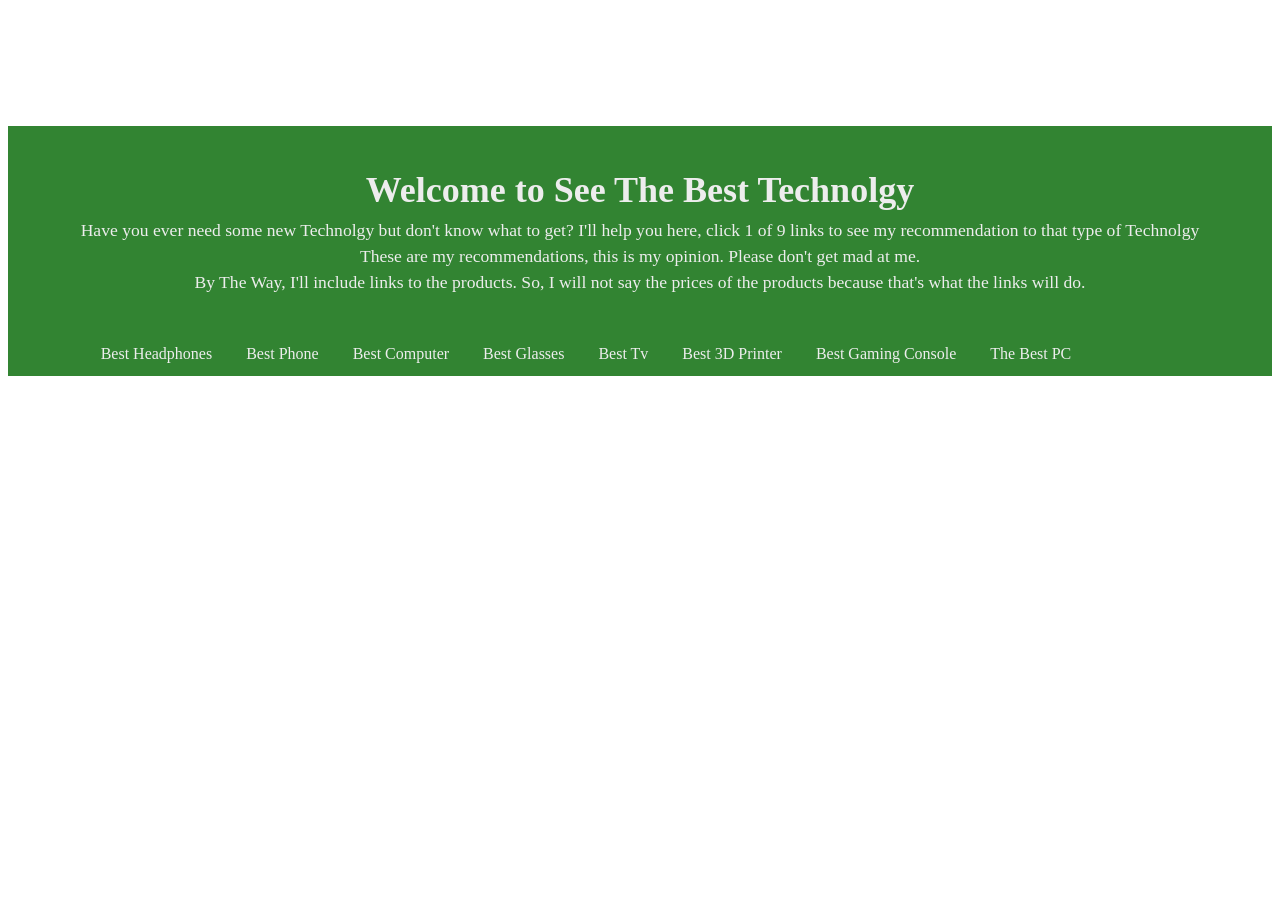
==== index.html @ f93b6a85 "Add files via upload" ====
<!DOCTYPE html>
<html lang="en">
<head>
    <meta charset="UTF-8">
    <meta name="viewport" content="width=device-width, initial-scale=1.0">
    <title>Best Technolgy</title>
    <link rel="stylesheet" href="style.css">
</head>
<body>
    <section class="tech">
        <h1>Welcome to See The Best Technolgy</h1>
        <p>Have you ever need some new Technolgy but don't know what to get? I'll help you here, click 1 of 9 links to see my recommendation to that type of Technolgy</p>
        <p>These are my recommendations, this is my opinion. Please don't get mad at me.</p>
        <p>By The Way, I'll include links to the products. So, I will not say the prices of the products because that's what the links will do.</p>
        <div class="besttech">
            <a href="headphone.html">Best Headphones</a>
            <a href="phone.html">Best Phone</a>
            <a href="computer.html">Best Computer</a>
            <a href="glasses.html">Best Glasses</a>
            <a href="tv.html">Best Tv</a>
            <a href="printer.html">Best 3D Printer</a>
            <a href="console.html">Best Gaming Console</a>
            <a href="pc.html">The Best PC</a>
        </div>
    </section>
</body>
</html>
---- style.css ----
body{
    background-color: white;
}

.tech{
    height: 250px;
    width: 100%;
    justify-content: center;
    align-items: center;
    margin-top: 10%;
    background-color: rgb(50, 132, 50);
    color: rgb(237, 237, 237);
    flex-direction: column;
    display: grid;
}

.tech h1{
    align-items: baseline;
    text-align: center;
    font-size: 225%;
}

.tech p{
    color: rgb(237, 237, 237);
    text-align: center;
    align-items: baseline;
    margin-top: -5%;
    font-size: 110%;

}

.tech a{
    color: rgb(237, 237, 237);
    text-decoration: none;
    grid-template-columns: repeat(3, 1fr);
    text-align: center;
    margin-top: -5%;
    margin-right: 10px;
    margin-left: 20px;
}

a:hover{
    text-decoration: underline;
}

.headphone{
    background: linear-gradient(90deg, #4487a7, #21bfc2);
    color: rgb(237, 237, 237);
    width: 500px;
    height: 90vh;
    border-radius: 16px;
    margin: auto;
    margin-top: 20px;
    text-align: center;
    flex-direction: column;
    padding: 8px;
    transition: transform 0.3s ease;
    box-shadow: 0 8px 16px 0 #1fd4ce;
}

.headphone:hover{
    transform: scale(1.05);
}

.headphone h2{
    font-size: 150%;
}

.headphone img{
    height: 400px;
    width: 450px;
    border-radius: 8px;
}

.headphone a{
    color: rgb(237, 237, 237);
    text-decoration: none;
}

.headphone a:hover{
    text-decoration: underline;
}

.phone{
    background: linear-gradient(90deg, #457634, #188a33);
    color: rgb(237, 237, 237);
    width: 500px;
    height: 90vh;
    border-radius: 16px;
    margin: auto;
    margin-top: 20px;
    text-align: center;
    flex-direction: column;
    padding: 8px;
    transition: transform 0.3s ease;
    box-shadow: 0 8px 16px 0 #1fd425;
}

.phone:hover{
    transform: scale(1.05)
}

.phone h2{
    font-size: 150%;
}

.phone img{
   height: 400px;
   width: 225px;
   border-radius: 8px; 

}

.phone a{
    color: rgb(237, 237, 237);
    text-decoration: none;
}

.phone a:hover{
    text-decoration: underline;
}

.glasses{
    background: linear-gradient(90deg, rgb(63, 85, 207), rgb(16, 72, 195));
    color: rgb(237, 237, 237);
    width: 500px;
    height: 90vh;
    border-radius: 16px;
    margin: auto;
    margin-top: 20px;
    text-align: center;
    flex-direction: column;
    padding: 8px;
    transition: transform 0.3s ease;
    box-shadow: 0 8px 16px 0 #1f3ad4;
}

.glasses:hover{
    transform: scale(1.05);
}

.glasses h2{
    font-size: 150%;
}

.glasses img{
    height: 400px;
    width: 225px;
    border-radius: 8px;
}

.glasses a{
    color: rgb(237, 237, 237);
    text-decoration: none;
}

.glasses a:hover{
    text-decoration: underline;
}

.laptop{
    background: linear-gradient(90deg, #dfbf7e, #e3b784);
    color: rgb(237, 237, 237);
    width: 500px;
    height: 90vh;
    border-radius: 16px;
    margin: auto;
    margin-top: 20px;
    text-align: center;
    flex-direction: column;
    padding: 8px;
    transition: transform 0.3s ease;
    box-shadow: 0 8px 16px 0 #d49e1f;
}

.laptop:hover{
    transform: scale(1.05)
}

.laptop h2{
    font-size: 150%;
}

.laptop img{
   height: 250px;
   width: 320px;
   border-radius: 8px; 

}

.laptop a{
    color: rgb(237, 237, 237);
    text-decoration: none;
}

.laptop a:hover{
    text-decoration: underline;
}

.tv{
    background: linear-gradient(90deg, rgb(70, 35, 195), rgb(19, 54, 129));
    color: rgb(237, 237, 237);
    width: 500px;
    height: 90vh;
    border-radius: 16px;
    margin: auto;
    margin-top: 20px;
    text-align: center;
    flex-direction: column;
    padding: 8px;
    transition: transform 0.3s ease;
    box-shadow: 0 8px 16px 0 #2b1fd4;
}

.tv:hover{
    transform: scale(1.05);
}

.tv h2{
    font-size: 150%;
}

.tv img{
    height: 230px;
    width: 400px;
    border-radius: 8px;
}

.tv a{
    color: rgb(237, 237, 237);
    text-decoration: none;
}

.tv a:hover{
    text-decoration: underline;
}

.printer{
    background: linear-gradient(90deg, rgb(35, 195, 142), rgb(17, 125, 39));
    color: rgb(237, 237, 237);
    width: 500px;
    height: 90vh;
    border-radius: 16px;
    margin: auto;
    margin-top: 20px;
    text-align: center;
    flex-direction: column;
    padding: 4px;
    transition: transform 0.3s ease;
    box-shadow: 0 8px 16px 0 #1fd45b;
}

.printer:hover{
    transform: scale(1.05);
}

.printer h2{
    font-size: 150%;
}

.printer img{
    height: 290px;
    width: 300px;
    border-radius: 8px;
}

.printer a{
    color: rgb(237, 237, 237);
    text-decoration: none;
}

.printer a:hover{
    text-decoration: underline;
}

.printer p{
    color: rgb(237, 237, 237);
    font-size: 90%;
}

.switch{
    background: linear-gradient(90deg, #a41e1e, #a00c0c);
    color: rgb(237, 237, 237);
    width: 500px;
    height: 90vh;
    border-radius: 16px;
    margin: auto;
    margin-top: 20px;
    text-align: center;
    flex-direction: column;
    padding: 8px;
    transition: transform 0.3s ease;
    box-shadow: 0 8px 16px 0 #d4311f;
}

.switch:hover{
    transform: scale(1.05);
}

.switch h2{
    font-size: 160%;
}

.switch img{
    height: 300px;
    width: 470px;
    border-radius: 8px;
}

.switch p{
    color: rgb(237, 237, 237);
    font-size: 25px;
}

.switch a{
    color: rgb(237, 237, 237);
    text-decoration: none;
    font-size: 25px;
}

.switch a:hover{
    text-decoration: underline;
}

.pc{
    background: linear-gradient(90deg, #0ec2de, #24d9df);
    color: rgb(237, 237, 237);
    width: 500px;
    height: 90vh;
    border-radius: 16px;
    margin: auto;
    margin-top: 20px;
    text-align: center;
    flex-direction: column;
    padding: 8px;
    transition: transform 0.3s ease;
    box-shadow: 0 8px 16px 0 #1fadd4;
}

.pc:hover{
    transform: scale(1.05);
}

.pc h2{
    font-size: 150%;
}

.pc img{
    height: 300px;
    width: 350px;
    border-radius: 8px;
}

.pc a{
    color: rgb(237, 237, 237);
    text-decoration: none;
}

.pc a:hover{
    text-decoration: underline;
}
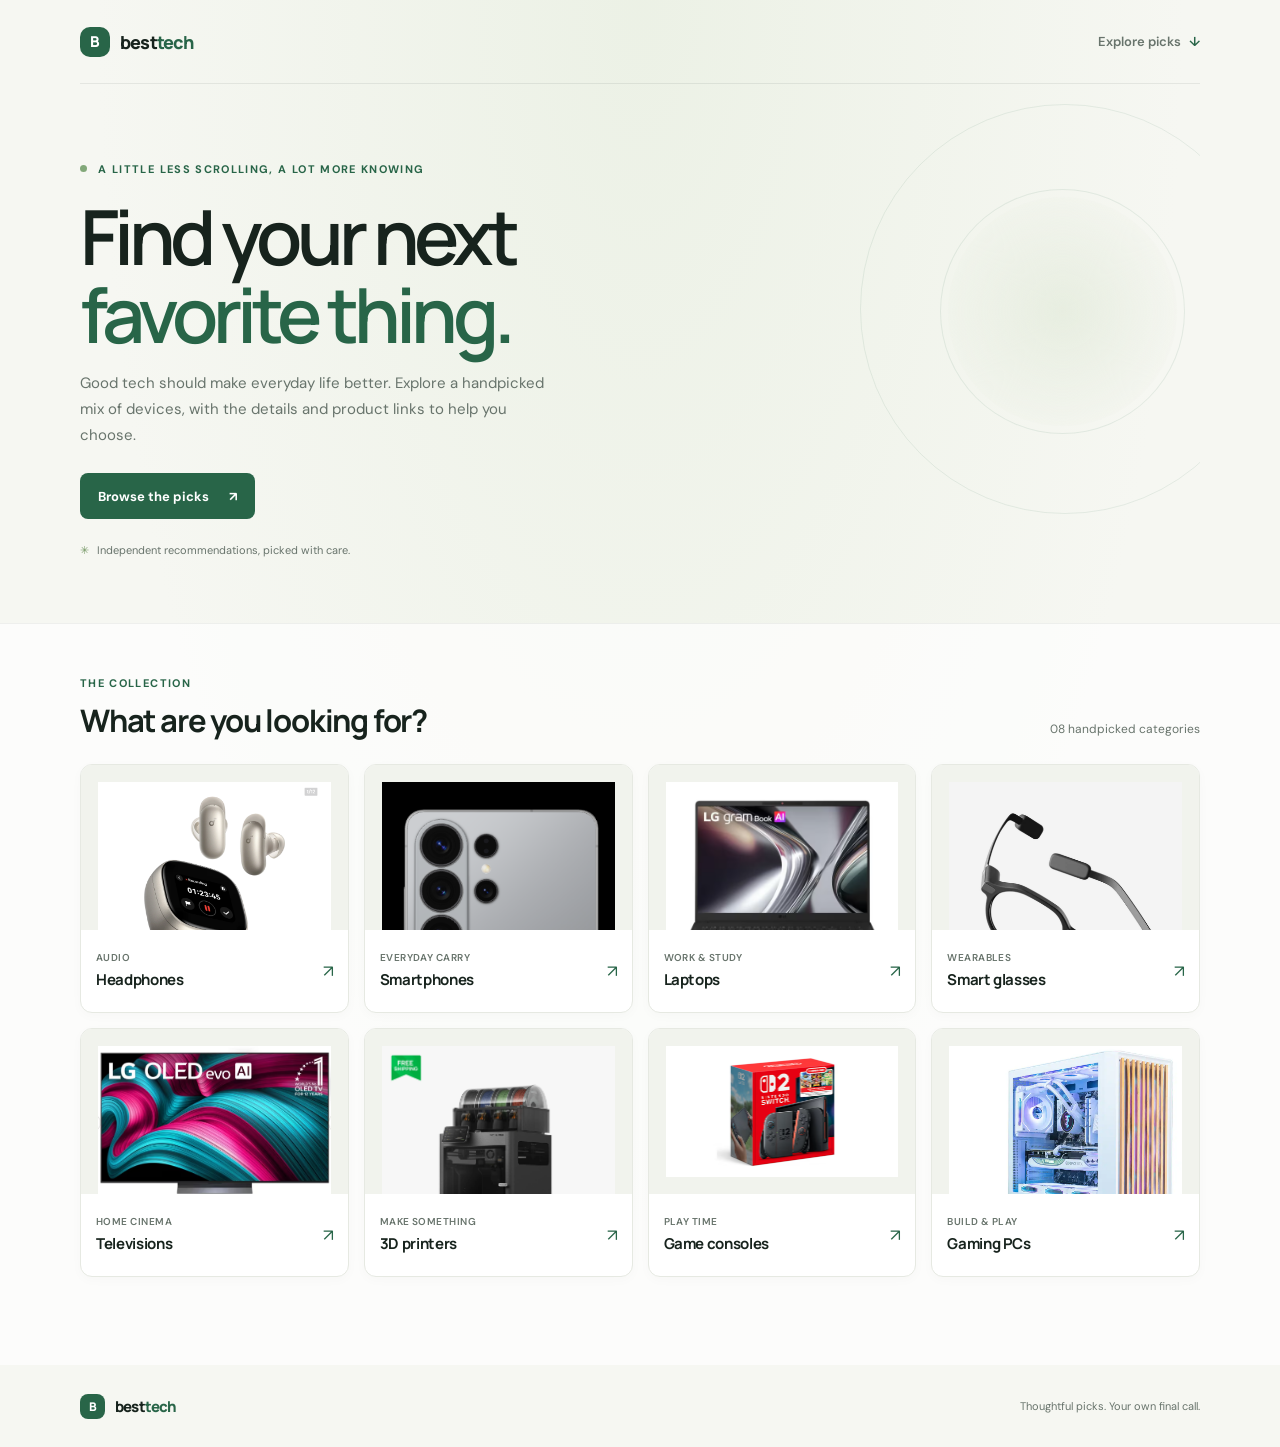
==== commit 3667f5ed: "Add files via upload" ====
--- a/index.html
+++ b/index.html
@@ -3,25 +3,80 @@
 <head>
     <meta charset="UTF-8">
     <meta name="viewport" content="width=device-width, initial-scale=1.0">
-    <title>Best Technolgy</title>
+    <meta name="theme-color" content="#f6f7f2">
+    <meta name="description" content="Thoughtful tech picks for your everyday life, from headphones and phones to gaming PCs and 3D printers.">
+    <title>Best Tech — thoughtful picks for better tech</title>
     <link rel="stylesheet" href="style.css">
 </head>
-<body>
-    <section class="tech">
-        <h1>Welcome to See The Best Technolgy</h1>
-        <p>Have you ever need some new Technolgy but don't know what to get? I'll help you here, click 1 of 9 links to see my recommendation to that type of Technolgy</p>
-        <p>These are my recommendations, this is my opinion. Please don't get mad at me.</p>
-        <p>By The Way, I'll include links to the products. So, I will not say the prices of the products because that's what the links will do.</p>
-        <div class="besttech">
-            <a href="headphone.html">Best Headphones</a>
-            <a href="phone.html">Best Phone</a>
-            <a href="computer.html">Best Computer</a>
-            <a href="glasses.html">Best Glasses</a>
-            <a href="tv.html">Best Tv</a>
-            <a href="printer.html">Best 3D Printer</a>
-            <a href="console.html">Best Gaming Console</a>
-            <a href="pc.html">The Best PC</a>
-        </div>
-    </section>
+<body class="home-page">
+    <header class="site-header">
+        <a class="brand" href="index.html" aria-label="Best Tech home">
+            <span class="brand-mark" aria-hidden="true">B</span>
+            <span>best<span class="brand-accent">tech</span></span>
+        </a>
+        <a class="header-link" href="#picks">Explore picks <span aria-hidden="true">↓</span></a>
+    </header>
+
+    <main>
+        <section class="hero">
+            <p class="eyebrow"><span class="eyebrow-dot"></span> A little less scrolling, a lot more knowing</p>
+            <h1>Find your next<br><span>favorite thing.</span></h1>
+            <p class="hero-copy">Good tech should make everyday life better. Explore a handpicked mix of devices, with the details and product links to help you choose.</p>
+            <a class="hero-button" href="#picks">Browse the picks <span aria-hidden="true">↗</span></a>
+            <div class="hero-note"><span aria-hidden="true">✳</span> Independent recommendations, picked with care.</div>
+            <div class="hero-orbit orbit-one" aria-hidden="true"></div>
+            <div class="hero-orbit orbit-two" aria-hidden="true"></div>
+        </section>
+
+        <section class="picks-section" id="picks">
+            <div class="section-heading">
+                <div>
+                    <p class="eyebrow">The collection</p>
+                    <h2>What are you looking for?</h2>
+                </div>
+                <p class="section-count">08 handpicked categories</p>
+            </div>
+
+            <div class="product-grid">
+                <a class="pick-card" href="headphone.html">
+                    <span class="pick-image"><img src="earbuds.png" alt=""></span>
+                    <span class="pick-info"><span class="pick-category">Audio</span><span class="pick-title">Headphones</span><span class="pick-arrow" aria-hidden="true">↗</span></span>
+                </a>
+                <a class="pick-card" href="phone.html">
+                    <span class="pick-image"><img src="phone.png" alt=""></span>
+                    <span class="pick-info"><span class="pick-category">Everyday carry</span><span class="pick-title">Smartphones</span><span class="pick-arrow" aria-hidden="true">↗</span></span>
+                </a>
+                <a class="pick-card" href="computer.html">
+                    <span class="pick-image"><img src="Laptop.png" alt=""></span>
+                    <span class="pick-info"><span class="pick-category">Work & study</span><span class="pick-title">Laptops</span><span class="pick-arrow" aria-hidden="true">↗</span></span>
+                </a>
+                <a class="pick-card" href="glasses.html">
+                    <span class="pick-image"><img src="glasses.png" alt=""></span>
+                    <span class="pick-info"><span class="pick-category">Wearables</span><span class="pick-title">Smart glasses</span><span class="pick-arrow" aria-hidden="true">↗</span></span>
+                </a>
+                <a class="pick-card" href="tv.html">
+                    <span class="pick-image"><img src="lg.png" alt=""></span>
+                    <span class="pick-info"><span class="pick-category">Home cinema</span><span class="pick-title">Televisions</span><span class="pick-arrow" aria-hidden="true">↗</span></span>
+                </a>
+                <a class="pick-card" href="printer.html">
+                    <span class="pick-image"><img src="3dprinter.png" alt=""></span>
+                    <span class="pick-info"><span class="pick-category">Make something</span><span class="pick-title">3D printers</span><span class="pick-arrow" aria-hidden="true">↗</span></span>
+                </a>
+                <a class="pick-card" href="console.html">
+                    <span class="pick-image"><img src="switch.png" alt=""></span>
+                    <span class="pick-info"><span class="pick-category">Play time</span><span class="pick-title">Game consoles</span><span class="pick-arrow" aria-hidden="true">↗</span></span>
+                </a>
+                <a class="pick-card" href="pc.html">
+                    <span class="pick-image"><img src="pc.png" alt=""></span>
+                    <span class="pick-info"><span class="pick-category">Build & play</span><span class="pick-title">Gaming PCs</span><span class="pick-arrow" aria-hidden="true">↗</span></span>
+                </a>
+            </div>
+        </section>
+    </main>
+
+    <footer class="site-footer">
+        <a class="brand" href="index.html"><span class="brand-mark" aria-hidden="true">B</span><span>best<span class="brand-accent">tech</span></span></a>
+        <p>Thoughtful picks. Your own final call.</p>
+    </footer>
 </body>
 </html>
--- a/style.css
+++ b/style.css
@@ -1,361 +1,613 @@
-body{
-    background-color: white;
-}
-
-.tech{
-    height: 250px;
+@import url("https://fonts.googleapis.com/css2?family=DM+Sans:wght@400;500;600;700&family=Manrope:wght@400;500;600;700;800&display=swap");
+
+:root {
+    color-scheme: light;
+    --ink: #17231d;
+    --muted: #68746c;
+    --paper: #f6f7f2;
+    --surface: #ffffff;
+    --green: #286548;
+    --green-dark: #1d5038;
+    --line: #e6e9e2;
+    --shadow: 0 18px 50px rgba(28, 48, 36, 0.09);
+}
+
+* {
+    box-sizing: border-box;
+}
+
+html {
+    scroll-behavior: smooth;
+}
+
+body {
+    min-width: 320px;
+    margin: 0;
+    background: var(--paper);
+    color: var(--ink);
+    font-family: "DM Sans", "Segoe UI", sans-serif;
+    -webkit-font-smoothing: antialiased;
+}
+
+a {
+    color: inherit;
+}
+
+.home-page {
+    background:
+        radial-gradient(ellipse at 50% 0, rgba(229, 237, 221, 0.6), transparent 34rem),
+        var(--paper);
+}
+
+.site-header,
+.site-footer {
+    width: min(1120px, calc(100% - 64px));
+    margin: 0 auto;
+}
+
+.site-header {
+    min-height: 84px;
+    display: flex;
+    justify-content: space-between;
+    align-items: center;
+    border-bottom: 1px solid rgba(23, 35, 29, 0.08);
+}
+
+.brand {
+    display: inline-flex;
+    align-items: center;
+    gap: 10px;
+    color: var(--ink);
+    font-family: "Manrope", sans-serif;
+    font-size: 18px;
+    font-weight: 800;
+    letter-spacing: -0.8px;
+    text-decoration: none;
+}
+
+.brand-mark {
+    width: 30px;
+    height: 30px;
+    display: inline-grid;
+    place-items: center;
+    border-radius: 10px;
+    background: var(--green);
+    color: #fff;
+    font-size: 15px;
+}
+
+.brand-accent {
+    color: var(--green);
+}
+
+.header-link {
+    color: var(--muted);
+    font-size: 13px;
+    font-weight: 600;
+    text-decoration: none;
+}
+
+.header-link span {
+    margin-left: 5px;
+    color: var(--green);
+}
+
+.hero {
+    position: relative;
+    isolation: isolate;
+    width: min(1120px, calc(100% - 64px));
+    min-height: 390px;
+    margin: 0 auto;
+    padding: 78px 0 66px;
+    overflow: hidden;
+}
+
+.hero > :not(.hero-orbit) {
+    position: relative;
+    z-index: 1;
+}
+
+.eyebrow {
+    margin: 0;
+    color: var(--green);
+    font-size: 11px;
+    font-weight: 700;
+    letter-spacing: 1.35px;
+    text-transform: uppercase;
+}
+
+.eyebrow-dot {
+    width: 7px;
+    height: 7px;
+    display: inline-block;
+    margin: 0 7px 1px 0;
+    border-radius: 50%;
+    background: #82a879;
+}
+
+.hero h1 {
+    margin: 21px 0 16px;
+    font-family: "Manrope", sans-serif;
+    font-size: clamp(46px, 7vw, 76px);
+    font-weight: 600;
+    letter-spacing: -5px;
+    line-height: 1.03;
+}
+
+.hero h1 span {
+    color: var(--green);
+}
+
+.hero-copy {
+    max-width: 470px;
+    margin: 0;
+    color: var(--muted);
+    font-size: 15px;
+    line-height: 1.75;
+}
+
+.hero-button {
+    min-height: 46px;
+    display: inline-flex;
+    align-items: center;
+    gap: 20px;
+    margin-top: 25px;
+    padding: 0 18px;
+    border-radius: 8px;
+    background: var(--green);
+    color: #fff;
+    font-size: 13px;
+    font-weight: 700;
+    text-decoration: none;
+    transition: background 160ms ease, transform 160ms ease;
+}
+
+.hero-button:hover {
+    transform: translateY(-2px);
+    background: var(--green-dark);
+}
+
+.hero-note {
+    margin-top: 24px;
+    color: var(--muted);
+    font-size: 11px;
+}
+
+.hero-note span {
+    margin-right: 5px;
+    color: #769866;
+}
+
+.hero-orbit {
+    position: absolute;
+    z-index: 0;
+    right: -70px;
+    top: 20px;
+    width: 410px;
+    aspect-ratio: 1;
+    border: 1px solid rgba(40, 101, 72, 0.09);
+    border-radius: 50%;
+}
+
+.orbit-two {
+    right: 15px;
+    top: 105px;
+    width: 245px;
+    background: radial-gradient(circle, rgba(226, 234, 218, 0.7), rgba(226, 234, 218, 0.1) 66%, transparent 67%);
+}
+
+.picks-section {
+    padding: 52px max(32px, calc((100% - 1120px) / 2)) 88px;
+    background: rgba(255, 255, 255, 0.68);
+    border-top: 1px solid rgba(23, 35, 29, 0.06);
+}
+
+.section-heading {
+    display: flex;
+    align-items: end;
+    justify-content: space-between;
+    gap: 16px;
+    margin-bottom: 23px;
+}
+
+.section-heading h2 {
+    margin: 9px 0 0;
+    font-family: "Manrope", sans-serif;
+    font-size: clamp(23px, 3vw, 31px);
+    letter-spacing: -1.2px;
+}
+
+.section-count {
+    margin: 0 0 4px;
+    color: var(--muted);
+    font-size: 12px;
+}
+
+.product-grid {
+    display: grid;
+    grid-template-columns: repeat(4, minmax(0, 1fr));
+    gap: 15px;
+}
+
+.pick-card {
+    min-width: 0;
+    overflow: hidden;
+    border: 1px solid var(--line);
+    border-radius: 12px;
+    background: var(--surface);
+    text-decoration: none;
+    box-shadow: 0 3px 12px rgba(28, 48, 36, 0.025);
+    transition: transform 180ms ease, box-shadow 180ms ease, border-color 180ms ease;
+}
+
+.pick-card:hover {
+    transform: translateY(-4px);
+    border-color: #d5dfd3;
+    box-shadow: var(--shadow);
+}
+
+.pick-image {
+    height: 165px;
+    display: grid;
+    place-items: center;
+    overflow: hidden;
+    background: #f1f3ed;
+}
+
+.pick-image img {
     width: 100%;
+    height: 100%;
+    padding: 17px;
+    object-fit: contain;
+    transition: transform 200ms ease;
+}
+
+.pick-card:hover .pick-image img {
+    transform: scale(1.04);
+}
+
+.pick-info {
+    position: relative;
+    min-height: 82px;
+    display: flex;
+    flex-direction: column;
     justify-content: center;
+    gap: 5px;
+    padding: 13px 40px 14px 15px;
+}
+
+.pick-category {
+    color: var(--muted);
+    font-size: 10px;
+    font-weight: 600;
+    letter-spacing: 0.45px;
+    text-transform: uppercase;
+}
+
+.pick-title {
+    font-family: "Manrope", sans-serif;
+    font-size: 15px;
+    font-weight: 700;
+    letter-spacing: -0.35px;
+}
+
+.pick-arrow {
+    position: absolute;
+    right: 14px;
+    top: 50%;
+    color: var(--green);
+    font-size: 17px;
+    transform: translateY(-50%);
+}
+
+.site-footer {
+    min-height: 82px;
+    display: flex;
+    justify-content: space-between;
     align-items: center;
-    margin-top: 10%;
-    background-color: rgb(50, 132, 50);
-    color: rgb(237, 237, 237);
-    flex-direction: column;
+    gap: 16px;
+}
+
+.site-footer .brand {
+    font-size: 15px;
+}
+
+.site-footer .brand-mark {
+    width: 25px;
+    height: 25px;
+    border-radius: 8px;
+    font-size: 12px;
+}
+
+.site-footer p {
+    margin: 0;
+    color: var(--muted);
+    font-size: 11px;
+}
+
+.product-page {
+    min-height: 100vh;
+    padding: 30px 24px 64px;
+    background:
+        radial-gradient(ellipse at 50% -5%, rgba(225, 235, 220, 0.74), transparent 36rem),
+        var(--paper);
+}
+
+.product-layout {
+    width: min(100%, 980px);
+    margin: 0 auto;
+}
+
+.back-link {
+    display: inline-flex;
+    align-items: center;
+    gap: 8px;
+    margin: 4px 0 19px;
+    color: var(--muted);
+    font-size: 13px;
+    font-weight: 600;
+    text-decoration: none;
+    transition: color 160ms ease;
+}
+
+.back-link:hover {
+    color: var(--green);
+}
+
+.product-card {
+    --product-accent: #286548;
     display: grid;
-}
-
-.tech h1{
-    align-items: baseline;
-    text-align: center;
-    font-size: 225%;
-}
-
-.tech p{
-    color: rgb(237, 237, 237);
-    text-align: center;
-    align-items: baseline;
-    margin-top: -5%;
-    font-size: 110%;
-
-}
-
-.tech a{
-    color: rgb(237, 237, 237);
+    grid-template-columns: minmax(0, 0.92fr) minmax(0, 1.08fr);
+    align-items: center;
+    gap: clamp(24px, 5vw, 58px);
+    padding: clamp(22px, 5vw, 52px);
+    border: 1px solid rgba(23, 35, 29, 0.07);
+    border-radius: 18px;
+    background: var(--surface);
+    box-shadow: var(--shadow);
+}
+
+.product-image {
+    min-width: 0;
+    min-height: 320px;
+    display: grid;
+    place-items: center;
+    overflow: hidden;
+    border-radius: 13px;
+    background: color-mix(in srgb, var(--product-accent) 7%, #f6f7f2);
+}
+
+.product-image img {
+    display: block;
+    width: 100%;
+    height: 100%;
+    max-height: 430px;
+    object-fit: contain;
+}
+
+.product-copy {
+    min-width: 0;
+}
+
+.product-copy h1 {
+    margin: 11px 0 18px;
+    font-family: "Manrope", sans-serif;
+    font-size: clamp(27px, 4vw, 39px);
+    font-weight: 700;
+    letter-spacing: -1.7px;
+    line-height: 1.12;
+    overflow-wrap: anywhere;
+}
+
+.product-copy h2 {
+    margin: 0 0 14px;
+    color: var(--product-accent);
+    font-size: 14px;
+    font-weight: 700;
+}
+
+.product-copy p {
+    margin: 0;
+    padding: 10px 0;
+    border-bottom: 1px solid var(--line);
+    color: #56635a;
+    font-size: 13px;
+    line-height: 1.65;
+}
+
+.product-copy p:last-of-type {
+    border-bottom: 0;
+}
+
+.product-link {
+    min-height: 47px;
+    display: inline-flex;
+    align-items: center;
+    justify-content: center;
+    gap: 15px;
+    margin-top: 20px;
+    padding: 0 17px;
+    border-radius: 8px;
+    background: var(--product-accent);
+    color: #fff;
+    font-size: 12px;
+    font-weight: 700;
+    line-height: 1.4;
     text-decoration: none;
-    grid-template-columns: repeat(3, 1fr);
-    text-align: center;
-    margin-top: -5%;
-    margin-right: 10px;
-    margin-left: 20px;
-}
-
-a:hover{
-    text-decoration: underline;
-}
-
-.headphone{
-    background: linear-gradient(90deg, #4487a7, #21bfc2);
-    color: rgb(237, 237, 237);
-    width: 500px;
-    height: 90vh;
-    border-radius: 16px;
-    margin: auto;
-    margin-top: 20px;
-    text-align: center;
-    flex-direction: column;
-    padding: 8px;
-    transition: transform 0.3s ease;
-    box-shadow: 0 8px 16px 0 #1fd4ce;
-}
-
-.headphone:hover{
-    transform: scale(1.05);
-}
-
-.headphone h2{
-    font-size: 150%;
-}
-
-.headphone img{
-    height: 400px;
-    width: 450px;
-    border-radius: 8px;
-}
-
-.headphone a{
-    color: rgb(237, 237, 237);
-    text-decoration: none;
-}
-
-.headphone a:hover{
-    text-decoration: underline;
-}
-
-.phone{
-    background: linear-gradient(90deg, #457634, #188a33);
-    color: rgb(237, 237, 237);
-    width: 500px;
-    height: 90vh;
-    border-radius: 16px;
-    margin: auto;
-    margin-top: 20px;
-    text-align: center;
-    flex-direction: column;
-    padding: 8px;
-    transition: transform 0.3s ease;
-    box-shadow: 0 8px 16px 0 #1fd425;
-}
-
-.phone:hover{
-    transform: scale(1.05)
-}
-
-.phone h2{
-    font-size: 150%;
-}
-
-.phone img{
-   height: 400px;
-   width: 225px;
-   border-radius: 8px; 
-
-}
-
-.phone a{
-    color: rgb(237, 237, 237);
-    text-decoration: none;
-}
-
-.phone a:hover{
-    text-decoration: underline;
-}
-
-.glasses{
-    background: linear-gradient(90deg, rgb(63, 85, 207), rgb(16, 72, 195));
-    color: rgb(237, 237, 237);
-    width: 500px;
-    height: 90vh;
-    border-radius: 16px;
-    margin: auto;
-    margin-top: 20px;
-    text-align: center;
-    flex-direction: column;
-    padding: 8px;
-    transition: transform 0.3s ease;
-    box-shadow: 0 8px 16px 0 #1f3ad4;
-}
-
-.glasses:hover{
-    transform: scale(1.05);
-}
-
-.glasses h2{
-    font-size: 150%;
-}
-
-.glasses img{
-    height: 400px;
-    width: 225px;
-    border-radius: 8px;
-}
-
-.glasses a{
-    color: rgb(237, 237, 237);
-    text-decoration: none;
-}
-
-.glasses a:hover{
-    text-decoration: underline;
-}
-
-.laptop{
-    background: linear-gradient(90deg, #dfbf7e, #e3b784);
-    color: rgb(237, 237, 237);
-    width: 500px;
-    height: 90vh;
-    border-radius: 16px;
-    margin: auto;
-    margin-top: 20px;
-    text-align: center;
-    flex-direction: column;
-    padding: 8px;
-    transition: transform 0.3s ease;
-    box-shadow: 0 8px 16px 0 #d49e1f;
-}
-
-.laptop:hover{
-    transform: scale(1.05)
-}
-
-.laptop h2{
-    font-size: 150%;
-}
-
-.laptop img{
-   height: 250px;
-   width: 320px;
-   border-radius: 8px; 
-
-}
-
-.laptop a{
-    color: rgb(237, 237, 237);
-    text-decoration: none;
-}
-
-.laptop a:hover{
-    text-decoration: underline;
-}
-
-.tv{
-    background: linear-gradient(90deg, rgb(70, 35, 195), rgb(19, 54, 129));
-    color: rgb(237, 237, 237);
-    width: 500px;
-    height: 90vh;
-    border-radius: 16px;
-    margin: auto;
-    margin-top: 20px;
-    text-align: center;
-    flex-direction: column;
-    padding: 8px;
-    transition: transform 0.3s ease;
-    box-shadow: 0 8px 16px 0 #2b1fd4;
-}
-
-.tv:hover{
-    transform: scale(1.05);
-}
-
-.tv h2{
-    font-size: 150%;
-}
-
-.tv img{
-    height: 230px;
-    width: 400px;
-    border-radius: 8px;
-}
-
-.tv a{
-    color: rgb(237, 237, 237);
-    text-decoration: none;
-}
-
-.tv a:hover{
-    text-decoration: underline;
-}
-
-.printer{
-    background: linear-gradient(90deg, rgb(35, 195, 142), rgb(17, 125, 39));
-    color: rgb(237, 237, 237);
-    width: 500px;
-    height: 90vh;
-    border-radius: 16px;
-    margin: auto;
-    margin-top: 20px;
-    text-align: center;
-    flex-direction: column;
-    padding: 4px;
-    transition: transform 0.3s ease;
-    box-shadow: 0 8px 16px 0 #1fd45b;
-}
-
-.printer:hover{
-    transform: scale(1.05);
-}
-
-.printer h2{
-    font-size: 150%;
-}
-
-.printer img{
-    height: 290px;
-    width: 300px;
-    border-radius: 8px;
-}
-
-.printer a{
-    color: rgb(237, 237, 237);
-    text-decoration: none;
-}
-
-.printer a:hover{
-    text-decoration: underline;
-}
-
-.printer p{
-    color: rgb(237, 237, 237);
-    font-size: 90%;
-}
-
-.switch{
-    background: linear-gradient(90deg, #a41e1e, #a00c0c);
-    color: rgb(237, 237, 237);
-    width: 500px;
-    height: 90vh;
-    border-radius: 16px;
-    margin: auto;
-    margin-top: 20px;
-    text-align: center;
-    flex-direction: column;
-    padding: 8px;
-    transition: transform 0.3s ease;
-    box-shadow: 0 8px 16px 0 #d4311f;
-}
-
-.switch:hover{
-    transform: scale(1.05);
-}
-
-.switch h2{
-    font-size: 160%;
-}
-
-.switch img{
-    height: 300px;
-    width: 470px;
-    border-radius: 8px;
-}
-
-.switch p{
-    color: rgb(237, 237, 237);
-    font-size: 25px;
-}
-
-.switch a{
-    color: rgb(237, 237, 237);
-    text-decoration: none;
-    font-size: 25px;
-}
-
-.switch a:hover{
-    text-decoration: underline;
-}
-
-.pc{
-    background: linear-gradient(90deg, #0ec2de, #24d9df);
-    color: rgb(237, 237, 237);
-    width: 500px;
-    height: 90vh;
-    border-radius: 16px;
-    margin: auto;
-    margin-top: 20px;
-    text-align: center;
-    flex-direction: column;
-    padding: 8px;
-    transition: transform 0.3s ease;
-    box-shadow: 0 8px 16px 0 #1fadd4;
-}
-
-.pc:hover{
-    transform: scale(1.05);
-}
-
-.pc h2{
-    font-size: 150%;
-}
-
-.pc img{
-    height: 300px;
-    width: 350px;
-    border-radius: 8px;
-}
-
-.pc a{
-    color: rgb(237, 237, 237);
-    text-decoration: none;
-}
-
-.pc a:hover{
-    text-decoration: underline;
-}+    transition: filter 160ms ease, transform 160ms ease;
+}
+
+.product-link:hover {
+    transform: translateY(-2px);
+    filter: brightness(0.92);
+}
+
+.product-headphones { --product-accent: #347e82; }
+.product-phone { --product-accent: #35724a; }
+.product-laptop { --product-accent: #a57835; }
+.product-glasses { --product-accent: #465bb0; }
+.product-tv { --product-accent: #493f9a; }
+.product-printer { --product-accent: #218568; }
+.product-console { --product-accent: #a53838; }
+.product-pc { --product-accent: #25839b; }
+
+@media (max-width: 900px) {
+    .product-grid {
+        grid-template-columns: repeat(2, minmax(0, 1fr));
+    }
+
+    .product-card {
+        gap: 28px;
+        padding: 30px;
+    }
+
+    .product-image {
+        min-height: 280px;
+    }
+}
+
+@media (max-width: 600px) {
+    .site-header,
+    .site-footer,
+    .hero {
+        width: calc(100% - 40px);
+    }
+
+    .site-header {
+        min-height: 68px;
+    }
+
+    .hero {
+        min-height: 0;
+        padding: 59px 0 48px;
+    }
+
+    .hero h1 {
+        margin-top: 18px;
+        font-size: clamp(43px, 13vw, 61px);
+        letter-spacing: -3.2px;
+    }
+
+    .hero-copy {
+        max-width: 400px;
+        font-size: 14px;
+    }
+
+    .hero-orbit {
+        right: -225px;
+        top: 34px;
+        width: 330px;
+    }
+
+    .orbit-two {
+        right: -105px;
+        top: 103px;
+        width: 215px;
+    }
+
+    .picks-section {
+        padding: 38px 20px 54px;
+    }
+
+    .section-heading {
+        align-items: start;
+        flex-direction: column;
+        gap: 9px;
+        margin-bottom: 18px;
+    }
+
+    .section-count {
+        font-size: 11px;
+    }
+
+    .product-grid {
+        gap: 11px;
+    }
+
+    .pick-image {
+        height: clamp(112px, 33vw, 155px);
+    }
+
+    .pick-image img {
+        padding: 10px;
+    }
+
+    .pick-info {
+        min-height: 73px;
+        gap: 4px;
+        padding: 10px 29px 10px 11px;
+    }
+
+    .pick-category {
+        font-size: 8px;
+        letter-spacing: 0.25px;
+    }
+
+    .pick-title {
+        font-size: 13px;
+    }
+
+    .pick-arrow {
+        right: 9px;
+        font-size: 14px;
+    }
+
+    .site-footer {
+        min-height: 74px;
+    }
+
+    .site-footer p {
+        max-width: 145px;
+        text-align: right;
+        line-height: 1.5;
+    }
+
+    .product-page {
+        padding: 18px 15px 34px;
+    }
+
+    .back-link {
+        margin: 3px 0 13px;
+    }
+
+    .product-card {
+        grid-template-columns: minmax(0, 1fr);
+        gap: 22px;
+        padding: 16px;
+        border-radius: 14px;
+    }
+
+    .product-image {
+        min-height: 0;
+        height: clamp(210px, 66vw, 310px);
+        border-radius: 10px;
+    }
+
+    .product-image img {
+        max-height: 100%;
+    }
+
+    .product-copy h1 {
+        margin-top: 8px;
+        font-size: clamp(28px, 8vw, 36px);
+        letter-spacing: -1.2px;
+    }
+
+    .product-copy p {
+        font-size: 13px;
+    }
+
+    .product-link {
+        width: 100%;
+        margin-top: 16px;
+    }
+}
+
+@media (prefers-reduced-motion: reduce) {
+    *,
+    *::before,
+    *::after {
+        scroll-behavior: auto !important;
+        transition-duration: 0.01ms !important;
+    }
+}
